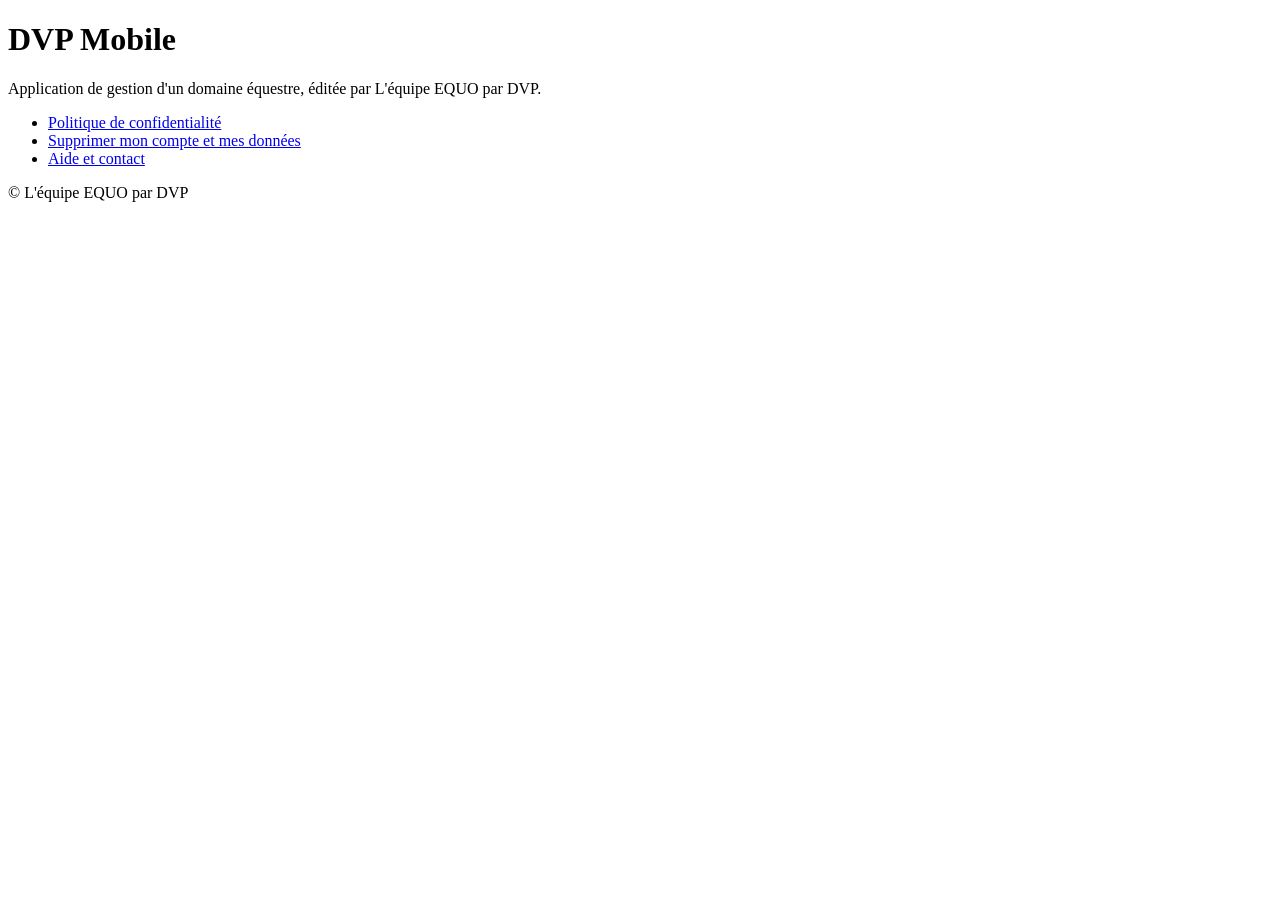
==== index.html @ 705506a5 "Add initial index.html with legal information" ====
<!DOCTYPE html>
<html lang="fr">
<head>
<meta charset="utf-8">
<meta name="viewport" content="width=device-width, initial-scale=1">
<title>DVP Mobile — Informations légales</title>
<link rel="stylesheet" href="style.css">
</head>
<body>
<header>
  <h1>DVP Mobile</h1>
  <p>Application de gestion d'un domaine équestre, éditée par L'équipe EQUO par DVP.</p>
</header>
<ul>
  <li><a href="confidentialite.html">Politique de confidentialité</a></li>
  <li><a href="suppression-compte.html">Supprimer mon compte et mes données</a></li>
  <li><a href="support.html">Aide et contact</a></li>
</ul>
<footer>© L'équipe EQUO par DVP</footer>
</body>
</html>
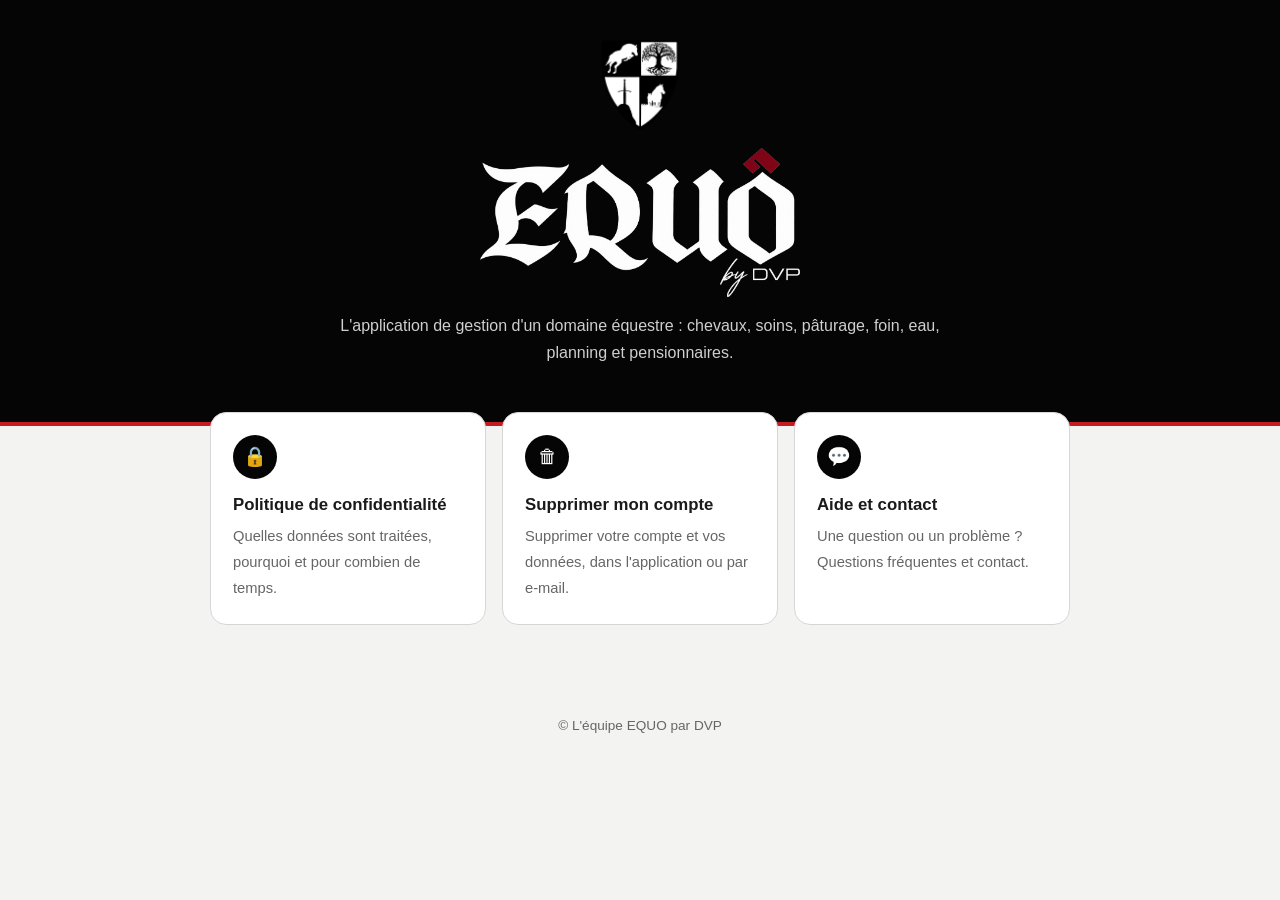
==== commit d684867d: "Nouvelles pages EQUO by DVP Co-authored-by: Copilot <223556219+Copilot@users.noreply.github.com>" ====
--- a/index.html
+++ b/index.html
@@ -3,19 +3,37 @@
 <head>
 <meta charset="utf-8">
 <meta name="viewport" content="width=device-width, initial-scale=1">
-<title>DVP Mobile — Informations légales</title>
+<title>EQUO by DVP — Informations légales</title>
+<meta name="description" content="Politique de confidentialité, suppression de compte et aide pour l'application EQUO by DVP.">
+<link rel="icon" href="blason.png">
 <link rel="stylesheet" href="style.css">
 </head>
 <body>
-<header>
-  <h1>DVP Mobile</h1>
-  <p>Application de gestion d'un domaine équestre, éditée par L'équipe EQUO par DVP.</p>
-</header>
-<ul>
-  <li><a href="confidentialite.html">Politique de confidentialité</a></li>
-  <li><a href="suppression-compte.html">Supprimer mon compte et mes données</a></li>
-  <li><a href="support.html">Aide et contact</a></li>
-</ul>
+<div class="hero">
+  <img class="blason-big" src="blason.png" alt="">
+  <br>
+  <img class="logo-big" src="logo-equo.png" alt="EQUO by DVP">
+  <p>L'application de gestion d'un domaine équestre : chevaux, soins, pâturage, foin, eau, planning et pensionnaires.</p>
+</div>
+<main>
+  <div class="grid">
+    <a class="tile" href="confidentialite.html">
+      <div class="icon">🔒</div>
+      <strong>Politique de confidentialité</strong>
+      <span class="desc">Quelles données sont traitées, pourquoi et pour combien de temps.</span>
+    </a>
+    <a class="tile" href="suppression-compte.html">
+      <div class="icon">🗑</div>
+      <strong>Supprimer mon compte</strong>
+      <span class="desc">Supprimer votre compte et vos données, dans l'application ou par e-mail.</span>
+    </a>
+    <a class="tile" href="support.html">
+      <div class="icon">💬</div>
+      <strong>Aide et contact</strong>
+      <span class="desc">Une question ou un problème ? Questions fréquentes et contact.</span>
+    </a>
+  </div>
+</main>
 <footer>© L'équipe EQUO par DVP</footer>
 </body>
 </html>
--- a/style.css
+++ b/style.css
@@ -0,0 +1,76 @@
+:root {
+  --ink: #050505;
+  --text: #1a1a1a;
+  --muted: #666666;
+  --border: #d6d6d6;
+  --bg: #f3f3f1;
+  --surface: #ffffff;
+  --red: #c51b22;
+  --light-red: #f8e5e5;
+  --green: #3d5a40;
+  --light-green: #e2e9e0;
+}
+* { box-sizing: border-box; }
+html { -webkit-text-size-adjust: 100%; }
+body { margin: 0; background: var(--bg); color: var(--text); font-family: -apple-system, "Segoe UI", Roboto, Helvetica, Arial, sans-serif; line-height: 1.65; font-size: 16px; }
+a { color: var(--red); text-decoration: none; }
+a:hover { text-decoration: underline; }
+
+.topbar { background: var(--ink); color: #fff; }
+.topbar-inner { max-width: 900px; margin: 0 auto; padding: 12px 20px; display: flex; align-items: center; justify-content: space-between; gap: 16px; }
+.topbar a.brand { display: flex; align-items: center; gap: 14px; }
+.topbar .blason { width: 44px; height: 44px; object-fit: contain; }
+.topbar .wordmark { height: 40px; width: auto; }
+.topbar nav { display: flex; gap: 6px; flex-wrap: wrap; justify-content: flex-end; }
+.topbar nav a { color: #d9d9d9; font-size: 0.88rem; padding: 6px 10px; border-radius: 999px; }
+.topbar nav a:hover { background: #222; text-decoration: none; color: #fff; }
+.topbar nav a.active { background: var(--red); color: #fff; }
+
+.hero { background: var(--ink); color: #fff; padding: 36px 20px 56px; text-align: center; border-bottom: 4px solid var(--red); }
+.hero h1 { margin: 0 0 8px; font-size: 1.9rem; letter-spacing: 0.01em; }
+.hero p { margin: 0 auto; max-width: 620px; color: #cfcfcf; }
+.hero .logo-big { width: min(320px, 70%); height: auto; margin-bottom: 8px; }
+.hero .blason-big { width: 96px; height: 96px; object-fit: contain; margin-bottom: 8px; }
+
+main { max-width: 900px; margin: -32px auto 0; padding: 0 20px 48px; }
+.card { background: var(--surface); border: 1px solid var(--border); border-radius: 16px; padding: 22px 24px; margin: 18px 0; box-shadow: 0 1px 2px rgba(0, 0, 0, 0.04); }
+.card h2 { margin: 0 0 10px; font-size: 1.15rem; display: flex; align-items: center; gap: 10px; }
+.card h2 .icon { display: inline-flex; align-items: center; justify-content: center; width: 32px; height: 32px; border-radius: 50%; background: var(--light-red); color: var(--red); font-size: 1rem; flex: none; }
+.card h3 { margin: 18px 0 4px; font-size: 1rem; }
+.card p { margin: 8px 0; }
+.card ul, .card ol { margin: 8px 0; padding-left: 22px; }
+.card li { margin: 4px 0; }
+.meta { color: var(--muted); font-size: 0.9rem; margin: 0 0 4px; }
+
+.grid { display: grid; grid-template-columns: repeat(auto-fit, minmax(240px, 1fr)); gap: 16px; margin: 18px 0; }
+.tile { display: block; background: var(--surface); border: 1px solid var(--border); border-radius: 16px; padding: 22px; color: var(--text); transition: transform 0.12s ease, border-color 0.12s ease; }
+.tile:hover { transform: translateY(-2px); border-color: var(--red); text-decoration: none; }
+.tile .icon { display: flex; align-items: center; justify-content: center; width: 44px; height: 44px; border-radius: 50%; background: var(--ink); color: #fff; font-size: 1.2rem; margin-bottom: 12px; }
+.tile strong { display: block; font-size: 1.05rem; margin-bottom: 4px; }
+.tile span.desc { color: var(--muted); font-size: 0.92rem; }
+
+.steps { counter-reset: step; list-style: none; padding: 0; }
+.steps li { counter-increment: step; position: relative; padding: 4px 0 4px 44px; margin: 10px 0; }
+.steps li::before { content: counter(step); position: absolute; left: 0; top: 2px; width: 30px; height: 30px; border-radius: 50%; background: var(--red); color: #fff; font-weight: 700; display: flex; align-items: center; justify-content: center; }
+
+.callout { background: var(--light-red); border-left: 4px solid var(--red); border-radius: 8px; padding: 10px 14px; margin: 12px 0; }
+.callout.green { background: var(--light-green); border-left-color: var(--green); }
+
+.table-wrap { overflow-x: auto; }
+table { border-collapse: collapse; width: 100%; font-size: 0.94rem; }
+th, td { border-bottom: 1px solid var(--border); padding: 10px 8px; text-align: left; vertical-align: top; }
+th { background: var(--bg); font-weight: 700; }
+tr:last-child td { border-bottom: none; }
+
+.button { display: inline-block; background: var(--red); color: #fff; padding: 10px 18px; border-radius: 999px; font-weight: 600; }
+.button:hover { text-decoration: none; opacity: 0.9; }
+
+footer { text-align: center; color: var(--muted); font-size: 0.85rem; padding: 24px 20px 40px; }
+footer a { color: var(--muted); text-decoration: underline; }
+
+@media (max-width: 560px) {
+  .topbar-inner { flex-direction: column; align-items: flex-start; }
+  .topbar nav { justify-content: flex-start; }
+  .hero h1 { font-size: 1.5rem; }
+  .card { padding: 18px; }
+}
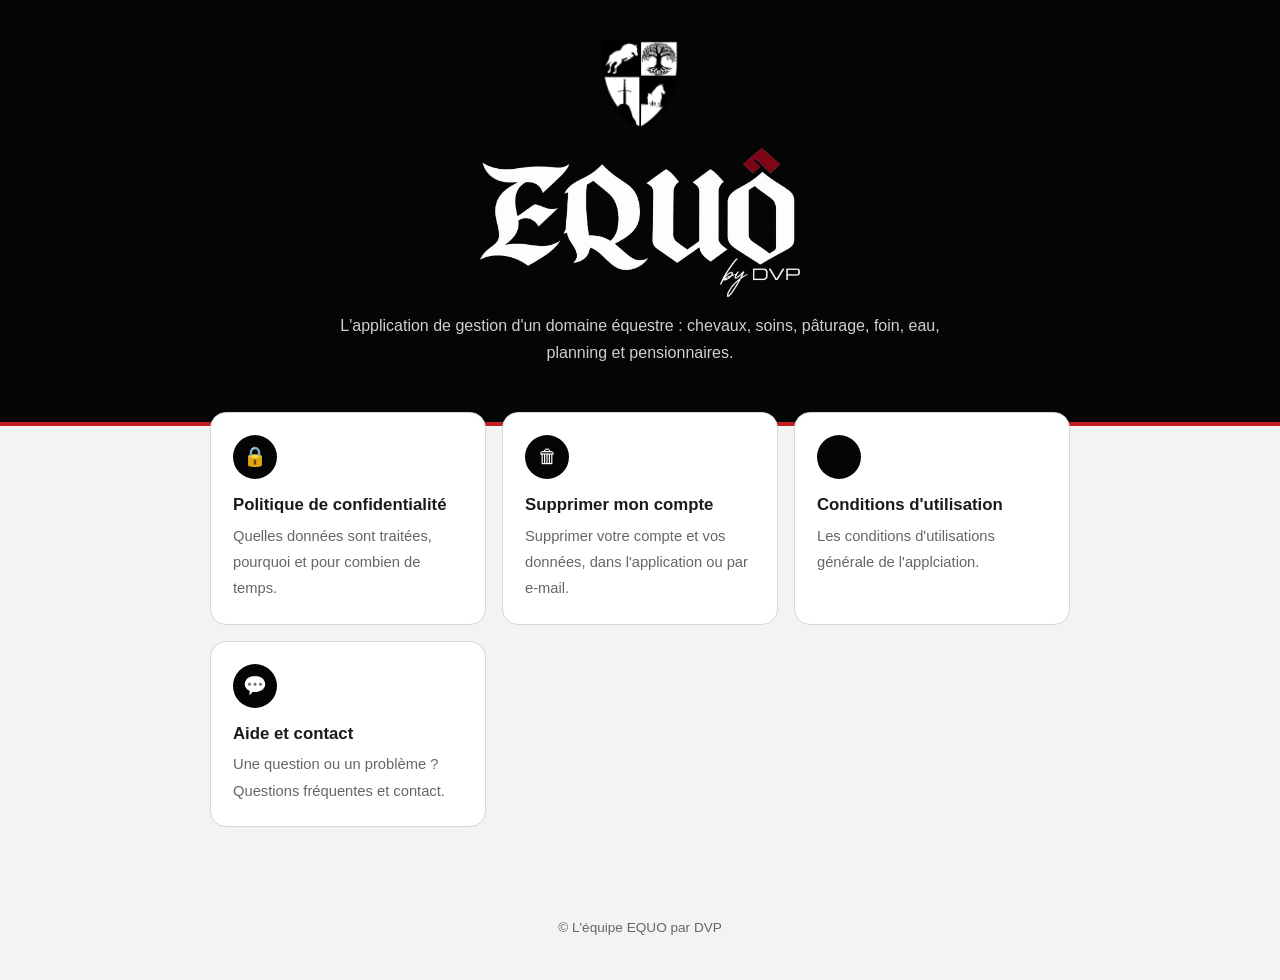
==== commit d5917d74: "Add link to conditions d'utilisation in index.html Added a link to the terms of use page with a desc" ====
--- a/index.html
+++ b/index.html
@@ -27,6 +27,11 @@
       <strong>Supprimer mon compte</strong>
       <span class="desc">Supprimer votre compte et vos données, dans l'application ou par e-mail.</span>
     </a>
+    <a class="tile" href="conditions.html">
+      <div class="icon"></div>
+      <strong>Conditions d'utilisation</strong>
+      <span class="desc">Les conditions d'utilisations générale de l'applciation.</span>
+    </a>
     <a class="tile" href="support.html">
       <div class="icon">💬</div>
       <strong>Aide et contact</strong>
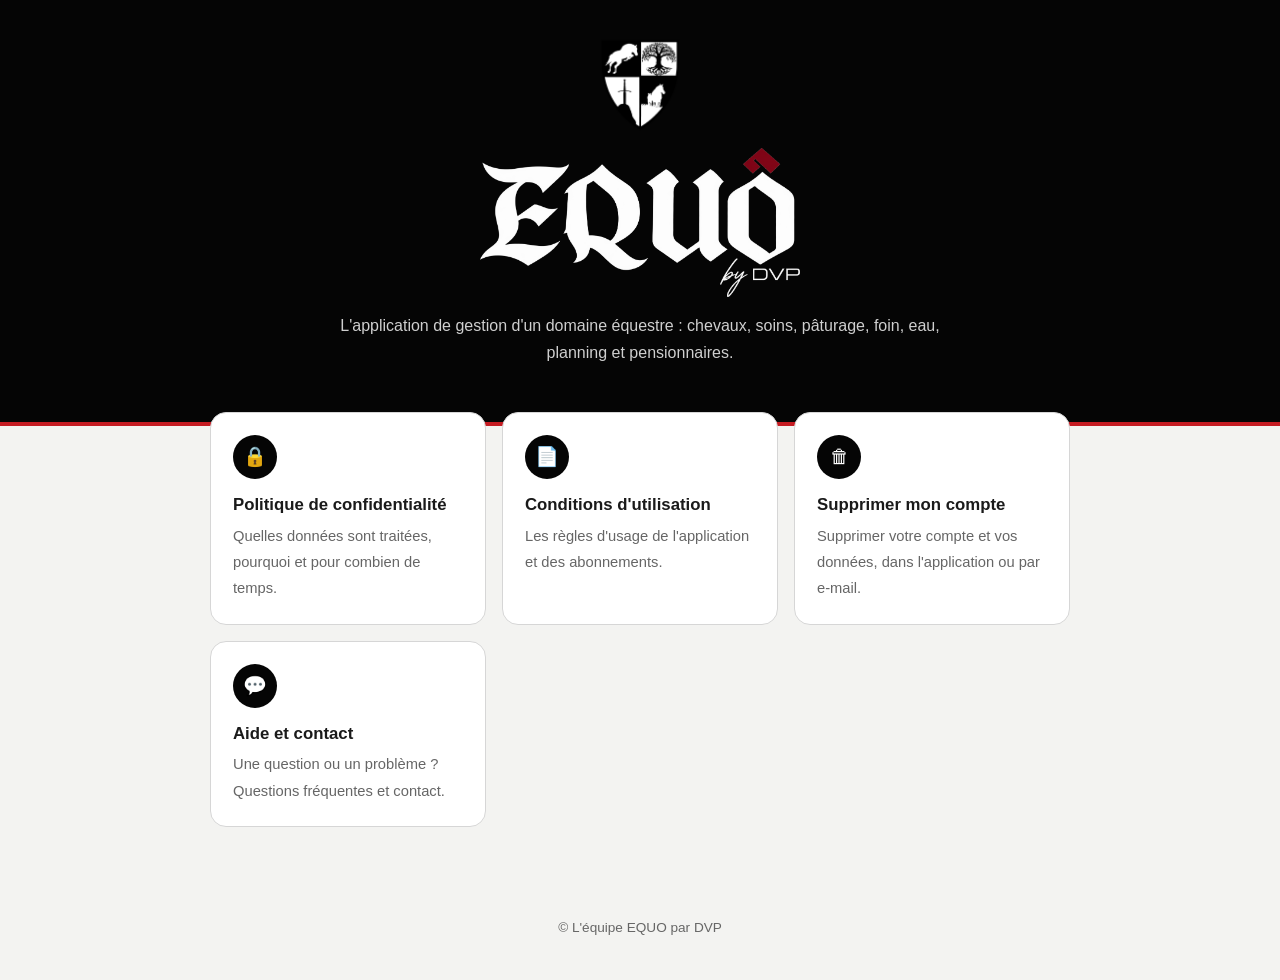
==== commit 1c04c249: "Update description meta tag and add usage conditions link" ====
--- a/index.html
+++ b/index.html
@@ -4,7 +4,7 @@
 <meta charset="utf-8">
 <meta name="viewport" content="width=device-width, initial-scale=1">
 <title>EQUO by DVP — Informations légales</title>
-<meta name="description" content="Politique de confidentialité, suppression de compte et aide pour l'application EQUO by DVP.">
+<meta name="description" content="Politique de confidentialité, conditions d'utilisation, suppression de compte et aide pour l'application EQUO by DVP.">
 <link rel="icon" href="blason.png">
 <link rel="stylesheet" href="style.css">
 </head>
@@ -22,15 +22,15 @@
       <strong>Politique de confidentialité</strong>
       <span class="desc">Quelles données sont traitées, pourquoi et pour combien de temps.</span>
     </a>
+    <a class="tile" href="conditions.html">
+      <div class="icon">📄</div>
+      <strong>Conditions d'utilisation</strong>
+      <span class="desc">Les règles d'usage de l'application et des abonnements.</span>
+    </a>
     <a class="tile" href="suppression-compte.html">
       <div class="icon">🗑</div>
       <strong>Supprimer mon compte</strong>
       <span class="desc">Supprimer votre compte et vos données, dans l'application ou par e-mail.</span>
-    </a>
-    <a class="tile" href="conditions.html">
-      <div class="icon"></div>
-      <strong>Conditions d'utilisation</strong>
-      <span class="desc">Les conditions d'utilisations générale de l'applciation.</span>
     </a>
     <a class="tile" href="support.html">
       <div class="icon">💬</div>
